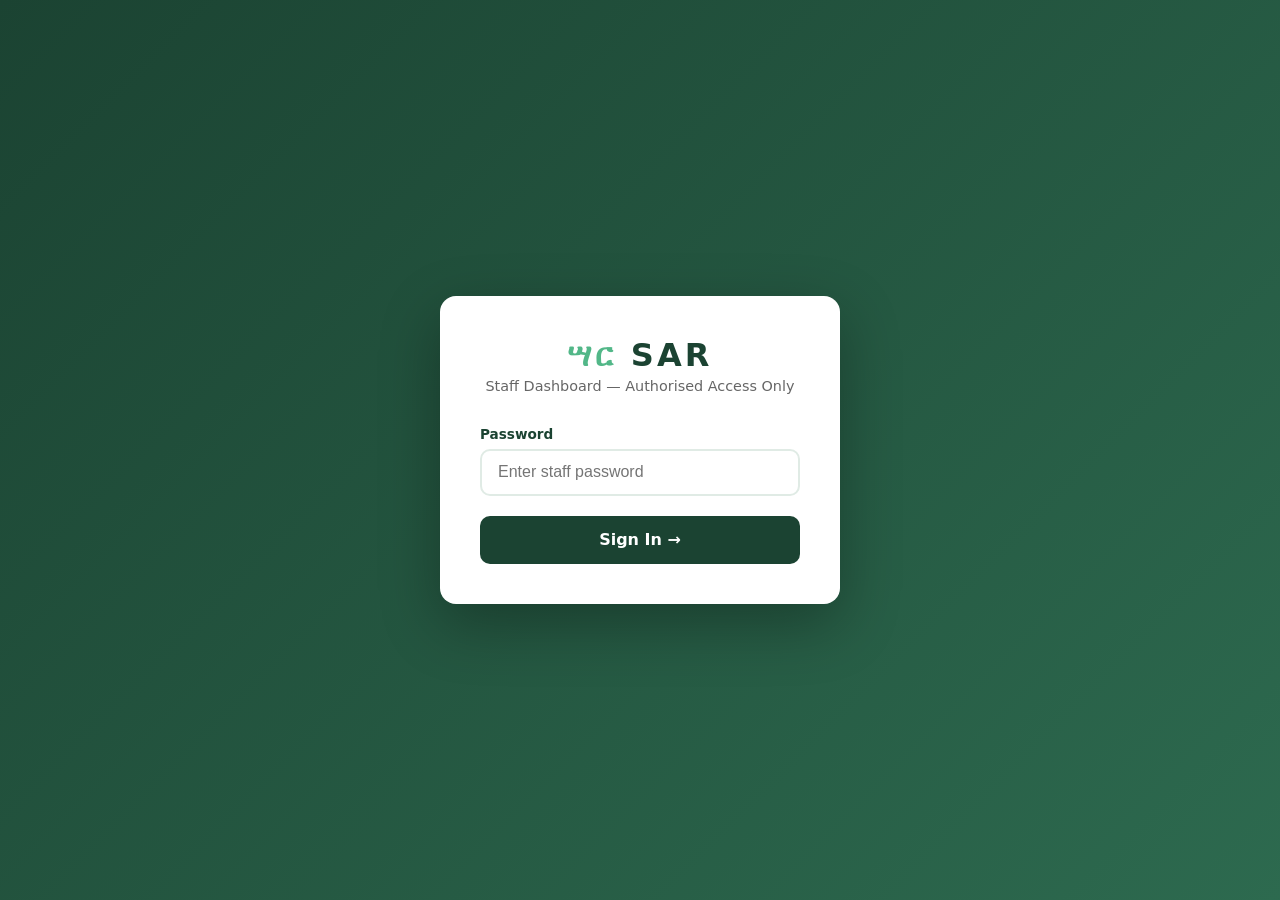
==== admin.html @ cb4c7f54 "Build SAR Burger customer & admin website from scratch Two-page website for SAR Burger (Addis Ababa)" ====
<!DOCTYPE html>
<html lang="en">
<head>
  <meta charset="UTF-8" />
  <meta name="viewport" content="width=device-width, initial-scale=1.0" />
  <title>SAR Burger — Admin Dashboard</title>
  <link rel="stylesheet" href="css/admin.css" />
  <link rel="icon" href="data:image/svg+xml,<svg xmlns='http://www.w3.org/2000/svg' viewBox='0 0 100 100'><text y='.9em' font-size='90'>🍔</text></svg>" />
</head>
<body>

<!-- ===== LOGIN ===== -->
<div class="login-screen" id="loginScreen">
  <div class="login-card">
    <div class="login-logo"><span>ሣር</span> SAR</div>
    <p class="login-subtitle">Staff Dashboard — Authorised Access Only</p>
    <div class="login-error" id="loginError">Incorrect password. Please try again.</div>
    <form class="login-form" onsubmit="handleLogin(event)">
      <label for="password">Password</label>
      <input type="password" id="password" placeholder="Enter staff password" autocomplete="current-password" />
      <button type="submit" class="login-btn">Sign In →</button>
    </form>
  </div>
</div>

<!-- ===== ADMIN LAYOUT ===== -->
<div class="admin-layout" id="adminLayout">

  <!-- SIDEBAR -->
  <aside class="sidebar">
    <div class="sidebar-logo"><span>ሣር</span> SAR</div>
    <div class="sidebar-subtitle">Admin Panel</div>
    <nav class="sidebar-nav">
      <div class="nav-item active" onclick="showPanel('dashboard', this)">
        <span class="icon">📊</span> Dashboard
      </div>
      <div class="nav-item" onclick="showPanel('menu', this)">
        <span class="icon">🍔</span> Menu Manager
      </div>
      <div class="nav-item" onclick="showPanel('promotions', this)">
        <span class="icon">🔥</span> Promotions
      </div>
      <div class="nav-item" onclick="showPanel('hours', this)">
        <span class="icon">🕐</span> Hours
      </div>
      <div class="nav-item" onclick="showPanel('orders', this)">
        <span class="icon">📋</span> Orders Log
      </div>
      <div class="nav-item" onclick="window.open('index.html','_blank')">
        <span class="icon">🌐</span> View Website
      </div>
    </nav>
    <div class="sidebar-footer">
      <button class="logout-btn" onclick="handleLogout()">🚪 Sign Out</button>
    </div>
  </aside>

  <!-- MAIN -->
  <main class="admin-main">
    <div class="admin-topbar">
      <span class="topbar-title" id="topbarTitle">Dashboard</span>
      <span class="topbar-badge" id="topbarBadge">SAR Burger Admin</span>
    </div>

    <div class="admin-content">

      <!-- DASHBOARD PANEL -->
      <div class="panel active" id="panel-dashboard">
        <div class="stats-grid">
          <div class="stat-card">
            <div class="stat-val" id="stat-burgers">6</div>
            <div class="stat-label">Burger Items</div>
          </div>
          <div class="stat-card">
            <div class="stat-val" id="stat-sandwiches">3</div>
            <div class="stat-label">Sandwiches</div>
          </div>
          <div class="stat-card">
            <div class="stat-val" id="stat-drinks">17</div>
            <div class="stat-label">Drink Options</div>
          </div>
          <div class="stat-card">
            <div class="stat-val" id="stat-promos">1</div>
            <div class="stat-label">Active Promos</div>
          </div>
        </div>

        <div class="admin-card">
          <div class="admin-card-header">
            <h2>Quick Actions</h2>
          </div>
          <div class="admin-card-body" style="display:flex;gap:1rem;flex-wrap:wrap;">
            <button class="btn-green" onclick="showPanel('menu', document.querySelector('[onclick*=menu]'))">+ Add Menu Item</button>
            <button class="btn-green" onclick="showPanel('promotions', document.querySelector('[onclick*=promotions]'))">+ New Promotion</button>
            <button class="btn-outline-green" onclick="window.open('index.html','_blank')">Preview Website ↗</button>
          </div>
        </div>

        <div class="admin-card">
          <div class="admin-card-header">
            <h2>Today's Specials</h2>
          </div>
          <div class="admin-card-body">
            <div id="today-specials-list"></div>
          </div>
        </div>
      </div>

      <!-- MENU MANAGER PANEL -->
      <div class="panel" id="panel-menu">

        <!-- Add / Edit Form -->
        <div class="admin-card">
          <div class="admin-card-header">
            <h2 id="menu-form-title">Add New Menu Item</h2>
          </div>
          <div class="admin-card-body">
            <input type="hidden" id="edit-index" value="" />
            <input type="hidden" id="edit-category" value="" />
            <div class="form-row">
              <div class="form-group">
                <label>Item Name *</label>
                <input type="text" id="item-name" placeholder="e.g. Spicy Smash Burger" />
              </div>
              <div class="form-group">
                <label>Price (Birr) *</label>
                <input type="number" id="item-price" placeholder="e.g. 750" min="0" />
              </div>
            </div>
            <div class="form-row">
              <div class="form-group">
                <label>Category *</label>
                <select id="item-category">
                  <option value="burgers">Burgers</option>
                  <option value="sandwiches">Sandwiches</option>
                  <option value="cocktails">Cocktails</option>
                  <option value="coffee">Cold Coffee</option>
                  <option value="softdrinks">Soft Drinks</option>
                </select>
              </div>
              <div class="form-group">
                <label>Available</label>
                <div class="form-check" style="margin-top:0.7rem">
                  <input type="checkbox" id="item-available" checked />
                  <label for="item-available">Item is currently available</label>
                </div>
              </div>
            </div>
            <div class="form-group">
              <label>Description</label>
              <textarea id="item-desc" placeholder="Describe the item..."></textarea>
            </div>
            <div class="form-actions">
              <button class="btn-green" onclick="saveMenuItem()">Save Item</button>
              <button class="btn-outline-green" onclick="clearMenuForm()">Clear</button>
            </div>
          </div>
        </div>

        <!-- Burgers Table -->
        <div class="admin-card">
          <div class="admin-card-header">
            <h2>🍔 Burgers</h2>
            <span id="burger-count-badge" class="category-tag">6 items</span>
          </div>
          <div class="admin-card-body" style="padding:0;overflow-x:auto;">
            <table class="admin-table">
              <thead><tr><th>Name</th><th>Price</th><th>Status</th><th>Actions</th></tr></thead>
              <tbody id="burgers-table-body"></tbody>
            </table>
          </div>
        </div>

        <!-- Sandwiches Table -->
        <div class="admin-card">
          <div class="admin-card-header">
            <h2>🥪 Sandwiches</h2>
            <span id="sandwich-count-badge" class="category-tag">3 items</span>
          </div>
          <div class="admin-card-body" style="padding:0;overflow-x:auto;">
            <table class="admin-table">
              <thead><tr><th>Name</th><th>Price</th><th>Status</th><th>Actions</th></tr></thead>
              <tbody id="sandwiches-table-body"></tbody>
            </table>
          </div>
        </div>

        <!-- Drinks Table -->
        <div class="admin-card">
          <div class="admin-card-header">
            <h2>🥤 Drinks</h2>
          </div>
          <div class="admin-card-body" style="padding:0;overflow-x:auto;">
            <table class="admin-table">
              <thead><tr><th>Name</th><th>Category</th><th>Price</th><th>Actions</th></tr></thead>
              <tbody id="drinks-table-body"></tbody>
            </table>
          </div>
        </div>
      </div>

      <!-- PROMOTIONS PANEL -->
      <div class="panel" id="panel-promotions">
        <div class="admin-card">
          <div class="admin-card-header">
            <h2>Add Promotion</h2>
          </div>
          <div class="admin-card-body">
            <div class="form-row">
              <div class="form-group">
                <label>Promotion Title *</label>
                <input type="text" id="promo-title" placeholder="e.g. Weekend Deal" />
              </div>
              <div class="form-group">
                <label>Highlight Text</label>
                <input type="text" id="promo-highlight" placeholder="e.g. Save 100 Birr!" />
              </div>
            </div>
            <div class="form-group">
              <label>Description</label>
              <textarea id="promo-desc" placeholder="Describe the promotion..."></textarea>
            </div>
            <div class="form-actions">
              <button class="btn-green" onclick="savePromo()">Add Promotion</button>
            </div>
          </div>
        </div>
        <div class="admin-card">
          <div class="admin-card-header"><h2>Active Promotions</h2></div>
          <div class="admin-card-body" id="promos-list"></div>
        </div>
      </div>

      <!-- HOURS PANEL -->
      <div class="panel" id="panel-hours">
        <div class="admin-card">
          <div class="admin-card-header">
            <h2>Opening Hours</h2>
            <button class="btn-green" onclick="saveHours()">Save Hours</button>
          </div>
          <div class="admin-card-body">
            <div class="hours-admin-grid" id="hours-admin-grid"></div>
          </div>
        </div>
      </div>

      <!-- ORDERS LOG PANEL -->
      <div class="panel" id="panel-orders">
        <div class="admin-card">
          <div class="admin-card-header">
            <h2>Log WhatsApp Order</h2>
          </div>
          <div class="admin-card-body">
            <div class="form-row">
              <div class="form-group">
                <label>Customer Name</label>
                <input type="text" id="order-name" placeholder="Customer name" />
              </div>
              <div class="form-group">
                <label>Item Ordered</label>
                <input type="text" id="order-item" placeholder="e.g. Butter Smash Burger" />
              </div>
            </div>
            <div class="form-row">
              <div class="form-group">
                <label>Amount (Birr)</label>
                <input type="number" id="order-amount" placeholder="e.g. 790" />
              </div>
              <div class="form-group">
                <label>Status</label>
                <select id="order-status">
                  <option value="pending-s">Pending</option>
                  <option value="done">Completed</option>
                </select>
              </div>
            </div>
            <div class="form-actions">
              <button class="btn-green" onclick="logOrder()">Log Order</button>
            </div>
          </div>
        </div>
        <div class="admin-card">
          <div class="admin-card-header">
            <h2>Recent Orders</h2>
            <button class="btn-danger" onclick="clearOrders()">Clear All</button>
          </div>
          <div class="admin-card-body" id="orders-list">
            <p style="color:var(--text-muted);font-size:0.9rem;text-align:center;padding:1rem 0;">No orders logged yet.</p>
          </div>
        </div>
      </div>

    </div><!-- end admin-content -->
  </main>
</div><!-- end admin-layout -->

<!-- TOAST -->
<div class="toast" id="toast"></div>

<!-- DELETE CONFIRM MODAL -->
<div class="modal-overlay" id="deleteModal">
  <div class="modal">
    <h3>Delete Item?</h3>
    <p style="color:var(--text-muted);margin-bottom:1rem;font-size:0.9rem;">This will remove the item from the menu. This cannot be undone.</p>
    <div class="modal-actions">
      <button class="btn-outline-green" onclick="closeDeleteModal()">Cancel</button>
      <button class="btn-danger" style="padding:0.6rem 1.2rem;" onclick="confirmDelete()">Delete</button>
    </div>
  </div>
</div>

<script src="js/admin.js"></script>
</body>
</html>
---- css/admin.css ----
/* ===== ADMIN STYLES ===== */
:root {
  --green-dark: #1B4332;
  --green-mid: #2D6A4F;
  --green-light: #52B788;
  --green-pale: #D8F3DC;
  --white: #FFFFFF;
  --off-white: #F0F4F1;
  --text-dark: #1A1A1A;
  --text-muted: #666;
  --border: #e0ebe5;
  --shadow: 0 2px 12px rgba(27,67,50,0.1);
  --radius: 10px;
  --sidebar-w: 240px;
}

*, *::before, *::after { box-sizing: border-box; margin: 0; padding: 0; }
body { font-family: 'Segoe UI', system-ui, sans-serif; background: var(--off-white); color: var(--text-dark); min-height: 100vh; }
a { text-decoration: none; color: inherit; }
button { cursor: pointer; font-family: inherit; }

/* ===== LOGIN SCREEN ===== */
.login-screen {
  min-height: 100vh;
  background: linear-gradient(135deg, var(--green-dark), var(--green-mid));
  display: flex;
  align-items: center;
  justify-content: center;
  padding: 2rem;
}
.login-card {
  background: var(--white);
  border-radius: 16px;
  padding: 2.5rem;
  width: 100%;
  max-width: 400px;
  box-shadow: 0 20px 60px rgba(0,0,0,0.3);
}
.login-logo {
  text-align: center;
  font-size: 2rem;
  font-weight: 900;
  color: var(--green-dark);
  letter-spacing: 3px;
  margin-bottom: 0.25rem;
}
.login-logo span { color: var(--green-light); }
.login-subtitle {
  text-align: center;
  color: var(--text-muted);
  font-size: 0.9rem;
  margin-bottom: 2rem;
}
.login-form label {
  display: block;
  font-size: 0.85rem;
  font-weight: 600;
  color: var(--green-dark);
  margin-bottom: 0.4rem;
}
.login-form input {
  width: 100%;
  padding: 0.8rem 1rem;
  border: 2px solid var(--border);
  border-radius: var(--radius);
  font-size: 1rem;
  outline: none;
  transition: border-color 0.2s;
  margin-bottom: 1.25rem;
}
.login-form input:focus { border-color: var(--green-light); }
.login-btn {
  width: 100%;
  background: var(--green-dark);
  color: var(--white);
  padding: 0.9rem;
  border: none;
  border-radius: var(--radius);
  font-size: 1rem;
  font-weight: 700;
  transition: background 0.2s;
}
.login-btn:hover { background: var(--green-mid); }
.login-error {
  background: #ffeaea;
  color: #c0392b;
  border-radius: 8px;
  padding: 0.6rem 1rem;
  font-size: 0.85rem;
  margin-bottom: 1rem;
  display: none;
}
.login-error.show { display: block; }

/* ===== ADMIN LAYOUT ===== */
.admin-layout {
  display: none;
  min-height: 100vh;
}
.admin-layout.visible { display: flex; }

/* ===== SIDEBAR ===== */
.sidebar {
  width: var(--sidebar-w);
  background: var(--green-dark);
  color: var(--white);
  display: flex;
  flex-direction: column;
  position: fixed;
  top: 0; left: 0; bottom: 0;
  z-index: 100;
  overflow-y: auto;
}
.sidebar-logo {
  padding: 1.5rem 1.5rem 1rem;
  font-size: 1.4rem;
  font-weight: 900;
  letter-spacing: 2px;
  border-bottom: 1px solid rgba(255,255,255,0.1);
  margin-bottom: 0.5rem;
}
.sidebar-logo span { color: var(--green-light); }
.sidebar-subtitle {
  padding: 0 1.5rem;
  font-size: 0.7rem;
  color: rgba(255,255,255,0.4);
  letter-spacing: 2px;
  text-transform: uppercase;
  margin-bottom: 1rem;
}
.sidebar-nav { flex: 1; }
.nav-item {
  display: flex;
  align-items: center;
  gap: 0.75rem;
  padding: 0.85rem 1.5rem;
  font-size: 0.9rem;
  font-weight: 500;
  color: rgba(255,255,255,0.7);
  transition: all 0.2s;
  border-left: 3px solid transparent;
  cursor: pointer;
}
.nav-item:hover { color: var(--white); background: rgba(255,255,255,0.05); }
.nav-item.active { color: var(--white); background: rgba(82,183,136,0.15); border-left-color: var(--green-light); }
.nav-item .icon { font-size: 1.1rem; width: 20px; text-align: center; }
.sidebar-footer {
  padding: 1.25rem 1.5rem;
  border-top: 1px solid rgba(255,255,255,0.1);
}
.logout-btn {
  display: flex;
  align-items: center;
  gap: 0.5rem;
  background: none;
  border: 1px solid rgba(255,255,255,0.2);
  color: rgba(255,255,255,0.7);
  padding: 0.6rem 1rem;
  border-radius: 8px;
  font-size: 0.85rem;
  width: 100%;
  transition: all 0.2s;
}
.logout-btn:hover { background: rgba(255,255,255,0.1); color: var(--white); }

/* ===== MAIN CONTENT ===== */
.admin-main {
  margin-left: var(--sidebar-w);
  flex: 1;
  display: flex;
  flex-direction: column;
  min-height: 100vh;
}
.admin-topbar {
  background: var(--white);
  padding: 1rem 2rem;
  display: flex;
  align-items: center;
  justify-content: space-between;
  border-bottom: 1px solid var(--border);
  position: sticky;
  top: 0;
  z-index: 50;
}
.topbar-title { font-size: 1.1rem; font-weight: 700; color: var(--green-dark); }
.topbar-badge {
  background: var(--green-pale);
  color: var(--green-dark);
  padding: 0.3rem 0.8rem;
  border-radius: 50px;
  font-size: 0.8rem;
  font-weight: 600;
}
.admin-content {
  padding: 2rem;
  flex: 1;
}

/* ===== PANELS ===== */
.panel { display: none; }
.panel.active { display: block; }

/* ===== STATS CARDS ===== */
.stats-grid {
  display: grid;
  grid-template-columns: repeat(auto-fit, minmax(180px, 1fr));
  gap: 1.25rem;
  margin-bottom: 2rem;
}
.stat-card {
  background: var(--white);
  border-radius: var(--radius);
  padding: 1.5rem;
  box-shadow: var(--shadow);
  border-left: 4px solid var(--green-light);
}
.stat-card .stat-val {
  font-size: 2rem;
  font-weight: 900;
  color: var(--green-dark);
  line-height: 1;
  margin-bottom: 0.3rem;
}
.stat-card .stat-label {
  font-size: 0.8rem;
  color: var(--text-muted);
  text-transform: uppercase;
  letter-spacing: 1px;
}

/* ===== CARDS / SECTIONS ===== */
.admin-card {
  background: var(--white);
  border-radius: var(--radius);
  box-shadow: var(--shadow);
  margin-bottom: 1.5rem;
  overflow: hidden;
}
.admin-card-header {
  padding: 1.25rem 1.5rem;
  border-bottom: 1px solid var(--border);
  display: flex;
  align-items: center;
  justify-content: space-between;
  flex-wrap: wrap;
  gap: 0.75rem;
}
.admin-card-header h2 {
  font-size: 1rem;
  font-weight: 700;
  color: var(--green-dark);
}
.admin-card-body { padding: 1.5rem; }

/* ===== BUTTONS ===== */
.btn-green {
  background: var(--green-dark);
  color: var(--white);
  border: none;
  padding: 0.6rem 1.2rem;
  border-radius: 8px;
  font-size: 0.875rem;
  font-weight: 600;
  transition: background 0.2s;
}
.btn-green:hover { background: var(--green-mid); }
.btn-outline-green {
  background: transparent;
  color: var(--green-dark);
  border: 2px solid var(--green-dark);
  padding: 0.5rem 1rem;
  border-radius: 8px;
  font-size: 0.85rem;
  font-weight: 600;
  transition: all 0.2s;
}
.btn-outline-green:hover { background: var(--green-dark); color: var(--white); }
.btn-danger {
  background: #fff0f0;
  color: #c0392b;
  border: none;
  padding: 0.4rem 0.8rem;
  border-radius: 6px;
  font-size: 0.8rem;
  font-weight: 600;
  transition: background 0.2s;
}
.btn-danger:hover { background: #ffd5d5; }
.btn-edit {
  background: var(--green-pale);
  color: var(--green-dark);
  border: none;
  padding: 0.4rem 0.8rem;
  border-radius: 6px;
  font-size: 0.8rem;
  font-weight: 600;
  transition: background 0.2s;
  margin-right: 0.4rem;
}
.btn-edit:hover { background: #b7e4c7; }

/* ===== TABLE ===== */
.admin-table { width: 100%; border-collapse: collapse; }
.admin-table th {
  text-align: left;
  padding: 0.75rem 1rem;
  font-size: 0.75rem;
  font-weight: 700;
  text-transform: uppercase;
  letter-spacing: 1px;
  color: var(--text-muted);
  background: var(--off-white);
  border-bottom: 2px solid var(--border);
}
.admin-table td {
  padding: 0.9rem 1rem;
  font-size: 0.9rem;
  border-bottom: 1px solid var(--border);
  vertical-align: middle;
}
.admin-table tr:last-child td { border-bottom: none; }
.admin-table tr:hover td { background: #f9fbfa; }
.category-tag {
  background: var(--green-pale);
  color: var(--green-dark);
  padding: 0.2rem 0.6rem;
  border-radius: 50px;
  font-size: 0.75rem;
  font-weight: 600;
}
.avail-badge {
  display: inline-flex;
  align-items: center;
  gap: 0.3rem;
  padding: 0.2rem 0.6rem;
  border-radius: 50px;
  font-size: 0.75rem;
  font-weight: 600;
}
.avail-badge.yes { background: var(--green-pale); color: var(--green-dark); }
.avail-badge.no { background: #ffeaea; color: #c0392b; }

/* ===== FORM ===== */
.form-row {
  display: grid;
  grid-template-columns: 1fr 1fr;
  gap: 1rem;
}
.form-group { margin-bottom: 1rem; }
.form-group label {
  display: block;
  font-size: 0.85rem;
  font-weight: 600;
  color: var(--green-dark);
  margin-bottom: 0.4rem;
}
.form-group input,
.form-group select,
.form-group textarea {
  width: 100%;
  padding: 0.7rem 0.9rem;
  border: 2px solid var(--border);
  border-radius: 8px;
  font-size: 0.9rem;
  font-family: inherit;
  outline: none;
  transition: border-color 0.2s;
  background: var(--white);
}
.form-group input:focus,
.form-group select:focus,
.form-group textarea:focus { border-color: var(--green-light); }
.form-group textarea { resize: vertical; min-height: 80px; }
.form-check {
  display: flex;
  align-items: center;
  gap: 0.5rem;
  margin-top: 0.5rem;
}
.form-check input[type="checkbox"] { width: 18px; height: 18px; accent-color: var(--green-dark); }
.form-check label { font-size: 0.9rem; color: var(--text-dark); font-weight: 500; margin: 0; }
.form-actions { display: flex; gap: 0.75rem; margin-top: 1.25rem; }
.form-section-title {
  font-size: 0.95rem;
  font-weight: 700;
  color: var(--green-dark);
  margin-bottom: 1rem;
  padding-bottom: 0.5rem;
  border-bottom: 2px solid var(--border);
}

/* ===== HOURS TABLE ===== */
.hours-admin-grid { display: flex; flex-direction: column; gap: 0.75rem; }
.hours-admin-row {
  display: grid;
  grid-template-columns: 120px 1fr 1fr 80px;
  gap: 1rem;
  align-items: center;
  padding: 0.75rem 1rem;
  background: var(--off-white);
  border-radius: 8px;
}
.hours-admin-row .day-label { font-weight: 600; font-size: 0.9rem; }
.hours-admin-row input { padding: 0.5rem; border: 2px solid var(--border); border-radius: 6px; font-size: 0.875rem; outline: none; }
.hours-admin-row input:focus { border-color: var(--green-light); }
.toggle-open {
  display: flex;
  align-items: center;
  gap: 0.4rem;
  font-size: 0.8rem;
  font-weight: 600;
  color: var(--text-muted);
}
.toggle-open input { width: 16px; height: 16px; accent-color: var(--green-dark); }

/* ===== PROMOTIONS ===== */
.promo-card {
  background: var(--off-white);
  border-radius: 10px;
  padding: 1.25rem;
  margin-bottom: 1rem;
  display: flex;
  justify-content: space-between;
  align-items: center;
  gap: 1rem;
  border-left: 4px solid var(--green-light);
}
.promo-card h4 { font-size: 0.95rem; color: var(--green-dark); margin-bottom: 0.25rem; }
.promo-card p { font-size: 0.85rem; color: var(--text-muted); }
.promo-actions { display: flex; gap: 0.5rem; flex-shrink: 0; }

/* ===== ORDERS LOG ===== */
.order-log-item {
  display: flex;
  align-items: center;
  gap: 1rem;
  padding: 1rem;
  background: var(--off-white);
  border-radius: 8px;
  margin-bottom: 0.75rem;
}
.order-num {
  background: var(--green-dark);
  color: var(--white);
  width: 36px; height: 36px;
  border-radius: 50%;
  display: flex;
  align-items: center;
  justify-content: center;
  font-size: 0.8rem;
  font-weight: 700;
  flex-shrink: 0;
}
.order-details { flex: 1; }
.order-item-name { font-weight: 600; font-size: 0.9rem; color: var(--green-dark); }
.order-time { font-size: 0.8rem; color: var(--text-muted); }
.order-status {
  padding: 0.3rem 0.8rem;
  border-radius: 50px;
  font-size: 0.75rem;
  font-weight: 700;
}
.order-status.done { background: var(--green-pale); color: var(--green-dark); }
.order-status.pending-s { background: #fff3cd; color: #856404; }

/* ===== TOAST ===== */
.toast {
  position: fixed;
  bottom: 2rem;
  right: 2rem;
  background: var(--green-dark);
  color: var(--white);
  padding: 0.75rem 1.5rem;
  border-radius: 10px;
  font-size: 0.9rem;
  font-weight: 600;
  z-index: 9999;
  transform: translateY(100px);
  opacity: 0;
  transition: all 0.3s ease;
  box-shadow: 0 4px 20px rgba(27,67,50,0.3);
}
.toast.show { transform: translateY(0); opacity: 1; }

/* ===== MODAL ===== */
.modal-overlay {
  position: fixed;
  inset: 0;
  background: rgba(0,0,0,0.5);
  z-index: 500;
  display: none;
  align-items: center;
  justify-content: center;
  padding: 1rem;
}
.modal-overlay.open { display: flex; }
.modal {
  background: var(--white);
  border-radius: 16px;
  padding: 2rem;
  width: 100%;
  max-width: 500px;
  box-shadow: 0 20px 60px rgba(0,0,0,0.3);
}
.modal h3 { font-size: 1.1rem; color: var(--green-dark); margin-bottom: 1.25rem; }
.modal-actions { display: flex; gap: 0.75rem; justify-content: flex-end; margin-top: 1rem; }

/* ===== RESPONSIVE ===== */
@media (max-width: 768px) {
  .sidebar { display: none; }
  .admin-main { margin-left: 0; }
  .form-row { grid-template-columns: 1fr; }
  .hours-admin-row { grid-template-columns: 1fr 1fr; grid-template-rows: auto auto; }
  .hours-admin-row .day-label { grid-column: span 2; }
  .stats-grid { grid-template-columns: 1fr 1fr; }
}
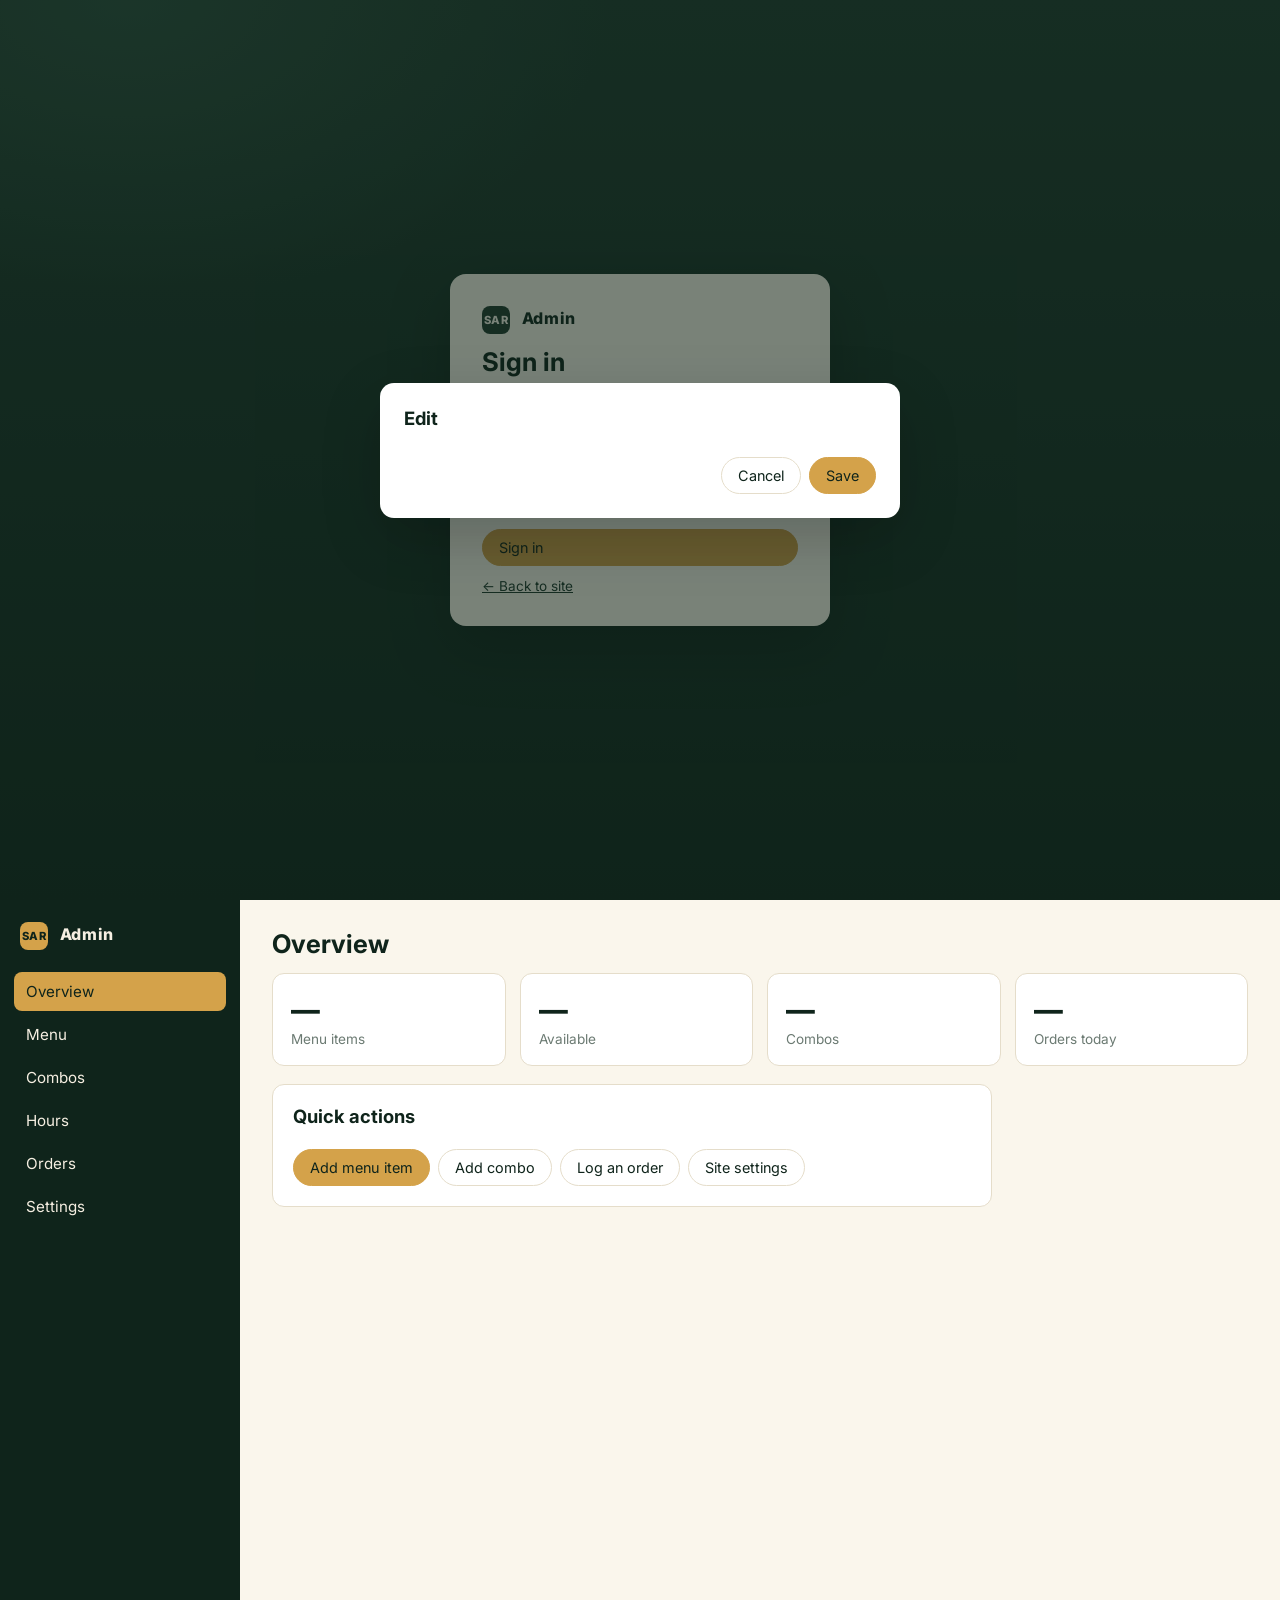
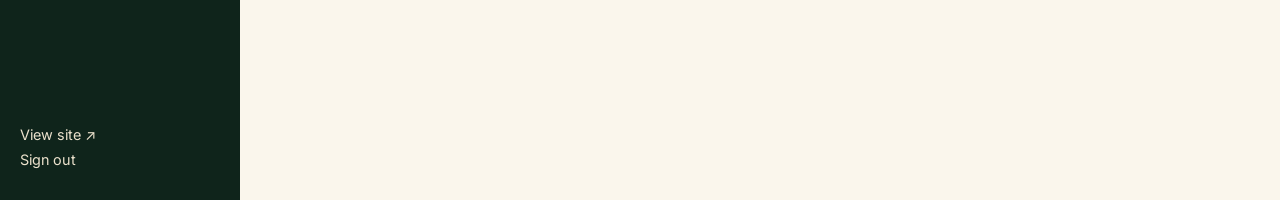
==== commit 04396a3f: "Rebuild SAR Burger from scratch on Supabase Complete rewrite replacing the Firebase implementation. " ====
--- a/admin.html
+++ b/admin.html
@@ -1,314 +1,163 @@
-<!DOCTYPE html>
+<!doctype html>
 <html lang="en">
 <head>
-  <meta charset="UTF-8" />
-  <meta name="viewport" content="width=device-width, initial-scale=1.0" />
-  <title>SAR Burger — Admin Dashboard</title>
+  <meta charset="utf-8" />
+  <meta name="viewport" content="width=device-width, initial-scale=1" />
+  <title>SAR Burger — Admin</title>
+  <meta name="robots" content="noindex,nofollow" />
+  <link rel="preconnect" href="https://fonts.googleapis.com" />
+  <link rel="preconnect" href="https://fonts.gstatic.com" crossorigin />
+  <link href="https://fonts.googleapis.com/css2?family=Inter:wght@400;500;600;700;800&display=swap" rel="stylesheet" />
   <link rel="stylesheet" href="css/admin.css" />
-  <link rel="icon" href="data:image/svg+xml,<svg xmlns='http://www.w3.org/2000/svg' viewBox='0 0 100 100'><text y='.9em' font-size='90'>🍔</text></svg>" />
 </head>
 <body>
 
-<!-- ===== LOGIN ===== -->
-<div class="login-screen" id="loginScreen">
-  <div class="login-card">
-    <div class="login-logo"><span>ሣር</span> SAR</div>
-    <p class="login-subtitle">Staff Dashboard — Authorised Access Only</p>
-    <div class="login-error" id="loginError">Incorrect password. Please try again.</div>
-    <form class="login-form" onsubmit="handleLogin(event)">
-      <label for="password">Password</label>
-      <input type="password" id="password" placeholder="Enter staff password" autocomplete="current-password" />
-      <button type="submit" class="login-btn">Sign In →</button>
-    </form>
-  </div>
-</div>
+<!-- Login -->
+<section id="login-screen" class="login">
+  <form id="login-form" class="login__card">
+    <div class="login__brand"><span>SAR</span> Admin</div>
+    <h1>Sign in</h1>
+    <p class="muted">Enter the admin password to manage the site.</p>
+    <label>Password
+      <input id="login-password" type="password" autocomplete="current-password" required />
+    </label>
+    <button class="btn btn--primary" type="submit">Sign in</button>
+    <p id="login-error" class="error" hidden></p>
+    <p class="muted small"><a href="index.html">← Back to site</a></p>
+  </form>
+</section>
 
-<!-- ===== ADMIN LAYOUT ===== -->
-<div class="admin-layout" id="adminLayout">
-
-  <!-- SIDEBAR -->
-  <aside class="sidebar">
-    <div class="sidebar-logo"><span>ሣር</span> SAR</div>
-    <div class="sidebar-subtitle">Admin Panel</div>
-    <nav class="sidebar-nav">
-      <div class="nav-item active" onclick="showPanel('dashboard', this)">
-        <span class="icon">📊</span> Dashboard
-      </div>
-      <div class="nav-item" onclick="showPanel('menu', this)">
-        <span class="icon">🍔</span> Menu Manager
-      </div>
-      <div class="nav-item" onclick="showPanel('promotions', this)">
-        <span class="icon">🔥</span> Promotions
-      </div>
-      <div class="nav-item" onclick="showPanel('hours', this)">
-        <span class="icon">🕐</span> Hours
-      </div>
-      <div class="nav-item" onclick="showPanel('orders', this)">
-        <span class="icon">📋</span> Orders Log
-      </div>
-      <div class="nav-item" onclick="window.open('index.html','_blank')">
-        <span class="icon">🌐</span> View Website
-      </div>
+<!-- App -->
+<div id="app" class="app" hidden>
+  <aside class="side">
+    <div class="side__brand"><span>SAR</span> Admin</div>
+    <nav class="side__nav">
+      <button data-view="overview" class="is-active">Overview</button>
+      <button data-view="menu">Menu</button>
+      <button data-view="combos">Combos</button>
+      <button data-view="hours">Hours</button>
+      <button data-view="orders">Orders</button>
+      <button data-view="settings">Settings</button>
     </nav>
-    <div class="sidebar-footer">
-      <button class="logout-btn" onclick="handleLogout()">🚪 Sign Out</button>
+    <div class="side__foot">
+      <a href="index.html" target="_blank" rel="noopener">View site ↗</a>
+      <button id="logout-btn" class="linklike">Sign out</button>
     </div>
   </aside>
 
-  <!-- MAIN -->
-  <main class="admin-main">
-    <div class="admin-topbar">
-      <span class="topbar-title" id="topbarTitle">Dashboard</span>
-      <span class="topbar-badge" id="topbarBadge">SAR Burger Admin</span>
-    </div>
+  <main class="main">
 
-    <div class="admin-content">
-
-      <!-- DASHBOARD PANEL -->
-      <div class="panel active" id="panel-dashboard">
-        <div class="stats-grid">
-          <div class="stat-card">
-            <div class="stat-val" id="stat-burgers">6</div>
-            <div class="stat-label">Burger Items</div>
-          </div>
-          <div class="stat-card">
-            <div class="stat-val" id="stat-sandwiches">3</div>
-            <div class="stat-label">Sandwiches</div>
-          </div>
-          <div class="stat-card">
-            <div class="stat-val" id="stat-drinks">17</div>
-            <div class="stat-label">Drink Options</div>
-          </div>
-          <div class="stat-card">
-            <div class="stat-val" id="stat-promos">1</div>
-            <div class="stat-label">Active Promos</div>
-          </div>
-        </div>
-
-        <div class="admin-card">
-          <div class="admin-card-header">
-            <h2>Quick Actions</h2>
-          </div>
-          <div class="admin-card-body" style="display:flex;gap:1rem;flex-wrap:wrap;">
-            <button class="btn-green" onclick="showPanel('menu', document.querySelector('[onclick*=menu]'))">+ Add Menu Item</button>
-            <button class="btn-green" onclick="showPanel('promotions', document.querySelector('[onclick*=promotions]'))">+ New Promotion</button>
-            <button class="btn-outline-green" onclick="window.open('index.html','_blank')">Preview Website ↗</button>
-          </div>
-        </div>
-
-        <div class="admin-card">
-          <div class="admin-card-header">
-            <h2>Today's Specials</h2>
-          </div>
-          <div class="admin-card-body">
-            <div id="today-specials-list"></div>
-          </div>
+    <!-- Overview -->
+    <section class="view" data-view="overview">
+      <h1>Overview</h1>
+      <div class="stats">
+        <div class="stat"><span class="stat__num" id="stat-menu">—</span><span class="stat__lbl">Menu items</span></div>
+        <div class="stat"><span class="stat__num" id="stat-available">—</span><span class="stat__lbl">Available</span></div>
+        <div class="stat"><span class="stat__num" id="stat-combos">—</span><span class="stat__lbl">Combos</span></div>
+        <div class="stat"><span class="stat__num" id="stat-orders-today">—</span><span class="stat__lbl">Orders today</span></div>
+      </div>
+      <div class="panel">
+        <h2>Quick actions</h2>
+        <div class="row">
+          <button class="btn btn--primary" data-goto="menu">Add menu item</button>
+          <button class="btn" data-goto="combos">Add combo</button>
+          <button class="btn" data-goto="orders">Log an order</button>
+          <button class="btn" data-goto="settings">Site settings</button>
         </div>
       </div>
+    </section>
 
-      <!-- MENU MANAGER PANEL -->
-      <div class="panel" id="panel-menu">
+    <!-- Menu -->
+    <section class="view" data-view="menu" hidden>
+      <div class="view__head">
+        <h1>Menu</h1>
+        <button class="btn btn--primary" id="menu-add">+ Add item</button>
+      </div>
+      <table class="tbl">
+        <thead><tr><th>Name</th><th>Category</th><th>Price</th><th>Available</th><th></th></tr></thead>
+        <tbody id="menu-rows"><tr><td class="muted" colspan="5">Loading…</td></tr></tbody>
+      </table>
+    </section>
 
-        <!-- Add / Edit Form -->
-        <div class="admin-card">
-          <div class="admin-card-header">
-            <h2 id="menu-form-title">Add New Menu Item</h2>
-          </div>
-          <div class="admin-card-body">
-            <input type="hidden" id="edit-index" value="" />
-            <input type="hidden" id="edit-category" value="" />
-            <div class="form-row">
-              <div class="form-group">
-                <label>Item Name *</label>
-                <input type="text" id="item-name" placeholder="e.g. Spicy Smash Burger" />
-              </div>
-              <div class="form-group">
-                <label>Price (Birr) *</label>
-                <input type="number" id="item-price" placeholder="e.g. 750" min="0" />
-              </div>
-            </div>
-            <div class="form-row">
-              <div class="form-group">
-                <label>Category *</label>
-                <select id="item-category">
-                  <option value="burgers">Burgers</option>
-                  <option value="sandwiches">Sandwiches</option>
-                  <option value="cocktails">Cocktails</option>
-                  <option value="coffee">Cold Coffee</option>
-                  <option value="softdrinks">Soft Drinks</option>
-                </select>
-              </div>
-              <div class="form-group">
-                <label>Available</label>
-                <div class="form-check" style="margin-top:0.7rem">
-                  <input type="checkbox" id="item-available" checked />
-                  <label for="item-available">Item is currently available</label>
-                </div>
-              </div>
-            </div>
-            <div class="form-group">
-              <label>Description</label>
-              <textarea id="item-desc" placeholder="Describe the item..."></textarea>
-            </div>
-            <div class="form-actions">
-              <button class="btn-green" onclick="saveMenuItem()">Save Item</button>
-              <button class="btn-outline-green" onclick="clearMenuForm()">Clear</button>
-            </div>
-          </div>
-        </div>
+    <!-- Combos -->
+    <section class="view" data-view="combos" hidden>
+      <div class="view__head">
+        <h1>Combos</h1>
+        <button class="btn btn--primary" id="combo-add">+ Add combo</button>
+      </div>
+      <table class="tbl">
+        <thead><tr><th>Name</th><th>Items</th><th>Price</th><th>Available</th><th></th></tr></thead>
+        <tbody id="combo-rows"><tr><td class="muted" colspan="5">Loading…</td></tr></tbody>
+      </table>
+    </section>
 
-        <!-- Burgers Table -->
-        <div class="admin-card">
-          <div class="admin-card-header">
-            <h2>🍔 Burgers</h2>
-            <span id="burger-count-badge" class="category-tag">6 items</span>
-          </div>
-          <div class="admin-card-body" style="padding:0;overflow-x:auto;">
-            <table class="admin-table">
-              <thead><tr><th>Name</th><th>Price</th><th>Status</th><th>Actions</th></tr></thead>
-              <tbody id="burgers-table-body"></tbody>
-            </table>
-          </div>
-        </div>
+    <!-- Hours -->
+    <section class="view" data-view="hours" hidden>
+      <h1>Opening hours</h1>
+      <table class="tbl">
+        <thead><tr><th>Day</th><th>Open</th><th>Close</th><th>Closed</th><th></th></tr></thead>
+        <tbody id="hours-rows"><tr><td class="muted" colspan="5">Loading…</td></tr></tbody>
+      </table>
+    </section>
 
-        <!-- Sandwiches Table -->
-        <div class="admin-card">
-          <div class="admin-card-header">
-            <h2>🥪 Sandwiches</h2>
-            <span id="sandwich-count-badge" class="category-tag">3 items</span>
-          </div>
-          <div class="admin-card-body" style="padding:0;overflow-x:auto;">
-            <table class="admin-table">
-              <thead><tr><th>Name</th><th>Price</th><th>Status</th><th>Actions</th></tr></thead>
-              <tbody id="sandwiches-table-body"></tbody>
-            </table>
-          </div>
-        </div>
-
-        <!-- Drinks Table -->
-        <div class="admin-card">
-          <div class="admin-card-header">
-            <h2>🥤 Drinks</h2>
-          </div>
-          <div class="admin-card-body" style="padding:0;overflow-x:auto;">
-            <table class="admin-table">
-              <thead><tr><th>Name</th><th>Category</th><th>Price</th><th>Actions</th></tr></thead>
-              <tbody id="drinks-table-body"></tbody>
-            </table>
-          </div>
+    <!-- Orders -->
+    <section class="view" data-view="orders" hidden>
+      <div class="view__head">
+        <h1>Orders log</h1>
+        <div class="row">
+          <button class="btn btn--primary" id="order-add">+ Log order</button>
+          <button class="btn btn--danger" id="order-clear">Clear all</button>
         </div>
       </div>
+      <table class="tbl">
+        <thead><tr><th>Date</th><th>Customer</th><th>Items</th><th>Total</th><th>Status</th><th></th></tr></thead>
+        <tbody id="order-rows"><tr><td class="muted" colspan="6">Loading…</td></tr></tbody>
+      </table>
+    </section>
 
-      <!-- PROMOTIONS PANEL -->
-      <div class="panel" id="panel-promotions">
-        <div class="admin-card">
-          <div class="admin-card-header">
-            <h2>Add Promotion</h2>
-          </div>
-          <div class="admin-card-body">
-            <div class="form-row">
-              <div class="form-group">
-                <label>Promotion Title *</label>
-                <input type="text" id="promo-title" placeholder="e.g. Weekend Deal" />
-              </div>
-              <div class="form-group">
-                <label>Highlight Text</label>
-                <input type="text" id="promo-highlight" placeholder="e.g. Save 100 Birr!" />
-              </div>
-            </div>
-            <div class="form-group">
-              <label>Description</label>
-              <textarea id="promo-desc" placeholder="Describe the promotion..."></textarea>
-            </div>
-            <div class="form-actions">
-              <button class="btn-green" onclick="savePromo()">Add Promotion</button>
-            </div>
-          </div>
-        </div>
-        <div class="admin-card">
-          <div class="admin-card-header"><h2>Active Promotions</h2></div>
-          <div class="admin-card-body" id="promos-list"></div>
-        </div>
-      </div>
+    <!-- Settings -->
+    <section class="view" data-view="settings" hidden>
+      <h1>Site settings</h1>
+      <form id="settings-form" class="panel">
+        <label>Restaurant name <input name="restaurant_name" type="text" /></label>
+        <label>Tagline <input name="tagline" type="text" /></label>
+        <label>WhatsApp phone (digits only, include country code, e.g. 251911234567)
+          <input name="phone" type="text" inputmode="numeric" />
+        </label>
+        <label>Address <input name="address" type="text" /></label>
+        <label>Google Maps embed (paste the full &lt;iframe&gt; from Google Maps → Share → Embed a map)
+          <textarea name="maps_embed" rows="4"></textarea>
+        </label>
+        <div class="row"><button class="btn btn--primary" type="submit">Save settings</button></div>
+      </form>
 
-      <!-- HOURS PANEL -->
-      <div class="panel" id="panel-hours">
-        <div class="admin-card">
-          <div class="admin-card-header">
-            <h2>Opening Hours</h2>
-            <button class="btn-green" onclick="saveHours()">Save Hours</button>
-          </div>
-          <div class="admin-card-body">
-            <div class="hours-admin-grid" id="hours-admin-grid"></div>
-          </div>
-        </div>
-      </div>
+      <form id="password-form" class="panel">
+        <h2>Change admin password</h2>
+        <label>Current password <input name="current" type="password" autocomplete="current-password" required /></label>
+        <label>New password (min 6 chars) <input name="new" type="password" minlength="6" autocomplete="new-password" required /></label>
+        <label>Confirm new password <input name="confirm" type="password" minlength="6" autocomplete="new-password" required /></label>
+        <div class="row"><button class="btn btn--primary" type="submit">Update password</button></div>
+      </form>
+    </section>
 
-      <!-- ORDERS LOG PANEL -->
-      <div class="panel" id="panel-orders">
-        <div class="admin-card">
-          <div class="admin-card-header">
-            <h2>Log WhatsApp Order</h2>
-          </div>
-          <div class="admin-card-body">
-            <div class="form-row">
-              <div class="form-group">
-                <label>Customer Name</label>
-                <input type="text" id="order-name" placeholder="Customer name" />
-              </div>
-              <div class="form-group">
-                <label>Item Ordered</label>
-                <input type="text" id="order-item" placeholder="e.g. Butter Smash Burger" />
-              </div>
-            </div>
-            <div class="form-row">
-              <div class="form-group">
-                <label>Amount (Birr)</label>
-                <input type="number" id="order-amount" placeholder="e.g. 790" />
-              </div>
-              <div class="form-group">
-                <label>Status</label>
-                <select id="order-status">
-                  <option value="pending-s">Pending</option>
-                  <option value="done">Completed</option>
-                </select>
-              </div>
-            </div>
-            <div class="form-actions">
-              <button class="btn-green" onclick="logOrder()">Log Order</button>
-            </div>
-          </div>
-        </div>
-        <div class="admin-card">
-          <div class="admin-card-header">
-            <h2>Recent Orders</h2>
-            <button class="btn-danger" onclick="clearOrders()">Clear All</button>
-          </div>
-          <div class="admin-card-body" id="orders-list">
-            <p style="color:var(--text-muted);font-size:0.9rem;text-align:center;padding:1rem 0;">No orders logged yet.</p>
-          </div>
-        </div>
-      </div>
+  </main>
+</div>
 
-    </div><!-- end admin-content -->
-  </main>
-</div><!-- end admin-layout -->
-
-<!-- TOAST -->
-<div class="toast" id="toast"></div>
-
-<!-- DELETE CONFIRM MODAL -->
-<div class="modal-overlay" id="deleteModal">
-  <div class="modal">
-    <h3>Delete Item?</h3>
-    <p style="color:var(--text-muted);margin-bottom:1rem;font-size:0.9rem;">This will remove the item from the menu. This cannot be undone.</p>
-    <div class="modal-actions">
-      <button class="btn-outline-green" onclick="closeDeleteModal()">Cancel</button>
-      <button class="btn-danger" style="padding:0.6rem 1.2rem;" onclick="confirmDelete()">Delete</button>
+<!-- Modal -->
+<div id="modal" class="modal" hidden>
+  <div class="modal__card">
+    <h2 id="modal-title">Edit</h2>
+    <form id="modal-form"></form>
+    <div class="row row--end">
+      <button class="btn" id="modal-cancel" type="button">Cancel</button>
+      <button class="btn btn--primary" id="modal-save" type="button">Save</button>
     </div>
   </div>
 </div>
 
-<script src="js/admin.js"></script>
+<!-- Toast -->
+<div id="toast" class="toast" hidden></div>
+
+<script type="module" src="js/admin.js"></script>
 </body>
 </html>
--- a/css/admin.css
+++ b/css/admin.css
@@ -1,516 +1,182 @@
-/* ===== ADMIN STYLES ===== */
+/* SAR Burger — admin panel */
+
 :root {
-  --green-dark: #1B4332;
-  --green-mid: #2D6A4F;
-  --green-light: #52B788;
-  --green-pale: #D8F3DC;
-  --white: #FFFFFF;
-  --off-white: #F0F4F1;
-  --text-dark: #1A1A1A;
-  --text-muted: #666;
-  --border: #e0ebe5;
-  --shadow: 0 2px 12px rgba(27,67,50,0.1);
-  --radius: 10px;
-  --sidebar-w: 240px;
+  --green-900: #0f241b;
+  --green-800: #1f3a2e;
+  --green-700: #2a4c3c;
+  --cream-50:  #faf6ec;
+  --cream-100: #f6efe2;
+  --cream-200: #ece2cd;
+  --gold:      #d4a24a;
+  --gold-dark: #b2863a;
+  --ink:       #0b1410;
+  --muted:     #6b7a72;
+  --danger:    #c95353;
+  --ok:        #4a8a5a;
+  --border:    #e5ddca;
+  --radius:    12px;
 }
 
-*, *::before, *::after { box-sizing: border-box; margin: 0; padding: 0; }
-body { font-family: 'Segoe UI', system-ui, sans-serif; background: var(--off-white); color: var(--text-dark); min-height: 100vh; }
-a { text-decoration: none; color: inherit; }
-button { cursor: pointer; font-family: inherit; }
+* { box-sizing: border-box; }
+html, body { margin: 0; padding: 0; height: 100%; }
+body {
+  font-family: 'Inter', system-ui, -apple-system, sans-serif;
+  color: var(--ink); background: var(--cream-50); -webkit-font-smoothing: antialiased;
+}
+h1 { font-size: 1.6rem; margin: 0 0 14px; color: var(--green-900); }
+h2 { font-size: 1.15rem; margin: 0 0 10px; color: var(--green-900); }
+p  { margin: 0; }
+a  { color: var(--green-800); }
+.muted { color: var(--muted); }
+.small { font-size: 0.85rem; }
+.error { color: var(--danger); margin-top: 8px; font-size: 0.9rem; }
 
-/* ===== LOGIN SCREEN ===== */
-.login-screen {
-  min-height: 100vh;
-  background: linear-gradient(135deg, var(--green-dark), var(--green-mid));
-  display: flex;
-  align-items: center;
-  justify-content: center;
-  padding: 2rem;
+/* --- Login ------------------------------------------------ */
+.login {
+  min-height: 100vh; display: grid; place-items: center; padding: 24px;
+  background:
+    radial-gradient(800px 500px at 10% 0%, var(--green-700), transparent 60%),
+    linear-gradient(180deg, var(--green-800), var(--green-900));
 }
-.login-card {
-  background: var(--white);
-  border-radius: 16px;
-  padding: 2.5rem;
-  width: 100%;
-  max-width: 400px;
-  box-shadow: 0 20px 60px rgba(0,0,0,0.3);
+.login__card {
+  width: 100%; max-width: 380px; background: var(--cream-50);
+  border-radius: 16px; padding: 32px; box-shadow: 0 20px 60px rgba(0,0,0,.25);
+  display: flex; flex-direction: column; gap: 12px;
 }
-.login-logo {
-  text-align: center;
-  font-size: 2rem;
-  font-weight: 900;
-  color: var(--green-dark);
-  letter-spacing: 3px;
-  margin-bottom: 0.25rem;
+.login__brand { font-weight: 800; color: var(--green-900); letter-spacing: .04em; }
+.login__brand span {
+  display: inline-grid; place-items: center;
+  width: 28px; height: 28px; border-radius: 8px; background: var(--green-800);
+  color: var(--cream-50); font-size: 0.7rem; margin-right: 8px; vertical-align: middle;
 }
-.login-logo span { color: var(--green-light); }
-.login-subtitle {
-  text-align: center;
-  color: var(--text-muted);
-  font-size: 0.9rem;
-  margin-bottom: 2rem;
+.login label { display: flex; flex-direction: column; gap: 6px; font-size: 0.9rem; font-weight: 600; color: var(--green-900); }
+input, textarea, select {
+  width: 100%; padding: 10px 12px; border-radius: 8px; border: 1px solid var(--border);
+  font: inherit; background: white; color: var(--ink);
 }
-.login-form label {
-  display: block;
-  font-size: 0.85rem;
-  font-weight: 600;
-  color: var(--green-dark);
-  margin-bottom: 0.4rem;
+input:focus, textarea:focus, select:focus { outline: 2px solid var(--gold); outline-offset: 1px; border-color: var(--gold); }
+textarea { resize: vertical; }
+
+/* --- App layout ------------------------------------------- */
+.app { display: grid; grid-template-columns: 240px 1fr; min-height: 100vh; }
+.side {
+  background: var(--green-900); color: var(--cream-100);
+  display: flex; flex-direction: column;
+  padding: 22px 14px;
 }
-.login-form input {
-  width: 100%;
-  padding: 0.8rem 1rem;
-  border: 2px solid var(--border);
-  border-radius: var(--radius);
-  font-size: 1rem;
-  outline: none;
-  transition: border-color 0.2s;
-  margin-bottom: 1.25rem;
+.side__brand { font-weight: 800; letter-spacing: .04em; margin-bottom: 22px; padding: 0 6px; }
+.side__brand span {
+  display: inline-grid; place-items: center;
+  width: 28px; height: 28px; border-radius: 8px; background: var(--gold); color: var(--green-900);
+  font-size: 0.7rem; margin-right: 8px; vertical-align: middle;
 }
-.login-form input:focus { border-color: var(--green-light); }
-.login-btn {
-  width: 100%;
-  background: var(--green-dark);
-  color: var(--white);
-  padding: 0.9rem;
-  border: none;
-  border-radius: var(--radius);
-  font-size: 1rem;
-  font-weight: 700;
-  transition: background 0.2s;
+.side__nav { display: flex; flex-direction: column; gap: 4px; }
+.side__nav button {
+  background: transparent; border: 0; color: var(--cream-100);
+  text-align: left; padding: 10px 12px; border-radius: 8px;
+  font-weight: 600; cursor: pointer; font: inherit; font-size: 0.95rem;
+  transition: background .15s ease;
 }
-.login-btn:hover { background: var(--green-mid); }
-.login-error {
-  background: #ffeaea;
-  color: #c0392b;
-  border-radius: 8px;
-  padding: 0.6rem 1rem;
-  font-size: 0.85rem;
-  margin-bottom: 1rem;
-  display: none;
+.side__nav button:hover { background: rgba(255,255,255,.06); }
+.side__nav button.is-active { background: var(--gold); color: var(--green-900); }
+.side__foot { margin-top: auto; display: flex; flex-direction: column; gap: 8px; padding: 10px 6px; font-size: 0.9rem; }
+.side__foot a { color: var(--cream-200); text-decoration: none; }
+.side__foot a:hover { color: var(--gold); }
+.linklike { background: transparent; border: 0; color: var(--cream-200); text-align: left; cursor: pointer; font: inherit; padding: 0; }
+.linklike:hover { color: var(--gold); }
+
+.main { padding: 28px 32px; overflow-x: auto; }
+
+.view__head { display: flex; align-items: center; justify-content: space-between; margin-bottom: 16px; gap: 10px; flex-wrap: wrap; }
+
+/* --- Panels / stats --------------------------------------- */
+.panel {
+  background: white; border: 1px solid var(--border);
+  border-radius: var(--radius); padding: 20px; margin-bottom: 18px;
+  display: flex; flex-direction: column; gap: 12px; max-width: 720px;
 }
-.login-error.show { display: block; }
+.panel label { display: flex; flex-direction: column; gap: 6px; font-size: 0.9rem; font-weight: 600; color: var(--green-900); }
 
-/* ===== ADMIN LAYOUT ===== */
-.admin-layout {
-  display: none;
-  min-height: 100vh;
+.stats { display: grid; grid-template-columns: repeat(auto-fit, minmax(140px, 1fr)); gap: 14px; margin-bottom: 18px; }
+.stat {
+  background: white; border: 1px solid var(--border); border-radius: var(--radius);
+  padding: 18px; display: flex; flex-direction: column; gap: 4px;
 }
-.admin-layout.visible { display: flex; }
+.stat__num { font-size: 1.8rem; font-weight: 800; color: var(--green-900); }
+.stat__lbl { font-size: 0.85rem; color: var(--muted); }
 
-/* ===== SIDEBAR ===== */
-.sidebar {
-  width: var(--sidebar-w);
-  background: var(--green-dark);
-  color: var(--white);
-  display: flex;
-  flex-direction: column;
-  position: fixed;
-  top: 0; left: 0; bottom: 0;
-  z-index: 100;
-  overflow-y: auto;
+/* --- Tables ----------------------------------------------- */
+.tbl {
+  width: 100%; border-collapse: collapse; background: white;
+  border: 1px solid var(--border); border-radius: var(--radius); overflow: hidden;
 }
-.sidebar-logo {
-  padding: 1.5rem 1.5rem 1rem;
-  font-size: 1.4rem;
-  font-weight: 900;
-  letter-spacing: 2px;
-  border-bottom: 1px solid rgba(255,255,255,0.1);
-  margin-bottom: 0.5rem;
+.tbl th, .tbl td { padding: 12px 14px; text-align: left; border-top: 1px solid var(--border); font-size: 0.95rem; vertical-align: middle; }
+.tbl thead th { background: var(--cream-100); color: var(--green-900); border-top: 0; font-size: 0.82rem; text-transform: uppercase; letter-spacing: .06em; }
+.tbl tr:hover td { background: rgba(212,162,74,.05); }
+.tbl .actions { display: flex; gap: 6px; justify-content: flex-end; }
+.pill {
+  display: inline-block; padding: 3px 10px; border-radius: 999px;
+  font-size: 0.78rem; font-weight: 700; text-transform: uppercase; letter-spacing: .04em;
 }
-.sidebar-logo span { color: var(--green-light); }
-.sidebar-subtitle {
-  padding: 0 1.5rem;
-  font-size: 0.7rem;
-  color: rgba(255,255,255,0.4);
-  letter-spacing: 2px;
-  text-transform: uppercase;
-  margin-bottom: 1rem;
+.pill--on  { background: #dff1e3; color: var(--ok); }
+.pill--off { background: #f7dede; color: var(--danger); }
+.pill--pending { background: #fcecd1; color: #9a6d1d; }
+.pill--completed { background: #dff1e3; color: var(--ok); }
+.pill--cancelled { background: #f7dede; color: var(--danger); }
+
+/* --- Buttons ---------------------------------------------- */
+.btn {
+  display: inline-flex; align-items: center; gap: 6px; padding: 9px 16px;
+  border-radius: 999px; font-weight: 600; cursor: pointer; font: inherit; font-size: 0.9rem;
+  border: 1px solid var(--border); background: white; color: var(--green-900);
+  transition: background .15s, border-color .15s, transform .1s;
 }
-.sidebar-nav { flex: 1; }
-.nav-item {
-  display: flex;
-  align-items: center;
-  gap: 0.75rem;
-  padding: 0.85rem 1.5rem;
-  font-size: 0.9rem;
-  font-weight: 500;
-  color: rgba(255,255,255,0.7);
-  transition: all 0.2s;
-  border-left: 3px solid transparent;
-  cursor: pointer;
+.btn:hover { border-color: var(--green-800); }
+.btn:active { transform: translateY(1px); }
+.btn--primary { background: var(--gold); border-color: var(--gold); color: var(--green-900); }
+.btn--primary:hover { background: var(--gold-dark); border-color: var(--gold-dark); }
+.btn--danger  { background: transparent; border-color: #edbdbd; color: var(--danger); }
+.btn--danger:hover  { background: #fdf0f0; }
+.btn--small   { padding: 6px 12px; font-size: 0.82rem; }
+
+.row { display: flex; gap: 8px; flex-wrap: wrap; }
+.row--end { justify-content: flex-end; }
+
+/* --- Modal ------------------------------------------------ */
+.modal {
+  position: fixed; inset: 0; background: rgba(15,36,27,.55);
+  display: grid; place-items: center; z-index: 40; padding: 20px;
 }
-.nav-item:hover { color: var(--white); background: rgba(255,255,255,0.05); }
-.nav-item.active { color: var(--white); background: rgba(82,183,136,0.15); border-left-color: var(--green-light); }
-.nav-item .icon { font-size: 1.1rem; width: 20px; text-align: center; }
-.sidebar-footer {
-  padding: 1.25rem 1.5rem;
-  border-top: 1px solid rgba(255,255,255,0.1);
+.modal__card {
+  width: 100%; max-width: 520px; background: white;
+  border-radius: 14px; padding: 24px; box-shadow: 0 20px 60px rgba(0,0,0,.2);
+  max-height: 90vh; overflow-y: auto;
 }
-.logout-btn {
-  display: flex;
-  align-items: center;
-  gap: 0.5rem;
-  background: none;
-  border: 1px solid rgba(255,255,255,0.2);
-  color: rgba(255,255,255,0.7);
-  padding: 0.6rem 1rem;
-  border-radius: 8px;
-  font-size: 0.85rem;
-  width: 100%;
-  transition: all 0.2s;
+.modal__card h2 { margin-bottom: 14px; }
+.modal__card form { display: flex; flex-direction: column; gap: 10px; margin-bottom: 14px; }
+.modal__card label { display: flex; flex-direction: column; gap: 4px; font-size: 0.88rem; font-weight: 600; color: var(--green-900); }
+.modal__card .checkbox { flex-direction: row; align-items: center; gap: 8px; }
+.modal__card .checkbox input { width: auto; }
+
+/* --- Toast ------------------------------------------------ */
+.toast {
+  position: fixed; left: 50%; bottom: 24px; transform: translateX(-50%);
+  background: var(--green-900); color: var(--cream-50);
+  padding: 12px 18px; border-radius: 10px; font-weight: 600; font-size: 0.9rem;
+  box-shadow: 0 10px 30px rgba(0,0,0,.2); z-index: 50;
 }
-.logout-btn:hover { background: rgba(255,255,255,0.1); color: var(--white); }
+.toast--error { background: var(--danger); }
 
-/* ===== MAIN CONTENT ===== */
-.admin-main {
-  margin-left: var(--sidebar-w);
-  flex: 1;
-  display: flex;
-  flex-direction: column;
-  min-height: 100vh;
+/* --- Mobile ----------------------------------------------- */
+@media (max-width: 720px) {
+  .app { grid-template-columns: 1fr; }
+  .side {
+    flex-direction: row; overflow-x: auto; padding: 10px;
+    gap: 8px; align-items: center;
+  }
+  .side__brand { margin: 0 8px 0 0; flex-shrink: 0; }
+  .side__nav { flex-direction: row; gap: 4px; flex-shrink: 0; }
+  .side__foot { flex-direction: row; margin-left: auto; padding: 0 8px; }
+  .main { padding: 20px 16px; }
+  .tbl th:nth-child(2), .tbl td:nth-child(2) { display: none; }
 }
-.admin-topbar {
-  background: var(--white);
-  padding: 1rem 2rem;
-  display: flex;
-  align-items: center;
-  justify-content: space-between;
-  border-bottom: 1px solid var(--border);
-  position: sticky;
-  top: 0;
-  z-index: 50;
-}
-.topbar-title { font-size: 1.1rem; font-weight: 700; color: var(--green-dark); }
-.topbar-badge {
-  background: var(--green-pale);
-  color: var(--green-dark);
-  padding: 0.3rem 0.8rem;
-  border-radius: 50px;
-  font-size: 0.8rem;
-  font-weight: 600;
-}
-.admin-content {
-  padding: 2rem;
-  flex: 1;
-}
-
-/* ===== PANELS ===== */
-.panel { display: none; }
-.panel.active { display: block; }
-
-/* ===== STATS CARDS ===== */
-.stats-grid {
-  display: grid;
-  grid-template-columns: repeat(auto-fit, minmax(180px, 1fr));
-  gap: 1.25rem;
-  margin-bottom: 2rem;
-}
-.stat-card {
-  background: var(--white);
-  border-radius: var(--radius);
-  padding: 1.5rem;
-  box-shadow: var(--shadow);
-  border-left: 4px solid var(--green-light);
-}
-.stat-card .stat-val {
-  font-size: 2rem;
-  font-weight: 900;
-  color: var(--green-dark);
-  line-height: 1;
-  margin-bottom: 0.3rem;
-}
-.stat-card .stat-label {
-  font-size: 0.8rem;
-  color: var(--text-muted);
-  text-transform: uppercase;
-  letter-spacing: 1px;
-}
-
-/* ===== CARDS / SECTIONS ===== */
-.admin-card {
-  background: var(--white);
-  border-radius: var(--radius);
-  box-shadow: var(--shadow);
-  margin-bottom: 1.5rem;
-  overflow: hidden;
-}
-.admin-card-header {
-  padding: 1.25rem 1.5rem;
-  border-bottom: 1px solid var(--border);
-  display: flex;
-  align-items: center;
-  justify-content: space-between;
-  flex-wrap: wrap;
-  gap: 0.75rem;
-}
-.admin-card-header h2 {
-  font-size: 1rem;
-  font-weight: 700;
-  color: var(--green-dark);
-}
-.admin-card-body { padding: 1.5rem; }
-
-/* ===== BUTTONS ===== */
-.btn-green {
-  background: var(--green-dark);
-  color: var(--white);
-  border: none;
-  padding: 0.6rem 1.2rem;
-  border-radius: 8px;
-  font-size: 0.875rem;
-  font-weight: 600;
-  transition: background 0.2s;
-}
-.btn-green:hover { background: var(--green-mid); }
-.btn-outline-green {
-  background: transparent;
-  color: var(--green-dark);
-  border: 2px solid var(--green-dark);
-  padding: 0.5rem 1rem;
-  border-radius: 8px;
-  font-size: 0.85rem;
-  font-weight: 600;
-  transition: all 0.2s;
-}
-.btn-outline-green:hover { background: var(--green-dark); color: var(--white); }
-.btn-danger {
-  background: #fff0f0;
-  color: #c0392b;
-  border: none;
-  padding: 0.4rem 0.8rem;
-  border-radius: 6px;
-  font-size: 0.8rem;
-  font-weight: 600;
-  transition: background 0.2s;
-}
-.btn-danger:hover { background: #ffd5d5; }
-.btn-edit {
-  background: var(--green-pale);
-  color: var(--green-dark);
-  border: none;
-  padding: 0.4rem 0.8rem;
-  border-radius: 6px;
-  font-size: 0.8rem;
-  font-weight: 600;
-  transition: background 0.2s;
-  margin-right: 0.4rem;
-}
-.btn-edit:hover { background: #b7e4c7; }
-
-/* ===== TABLE ===== */
-.admin-table { width: 100%; border-collapse: collapse; }
-.admin-table th {
-  text-align: left;
-  padding: 0.75rem 1rem;
-  font-size: 0.75rem;
-  font-weight: 700;
-  text-transform: uppercase;
-  letter-spacing: 1px;
-  color: var(--text-muted);
-  background: var(--off-white);
-  border-bottom: 2px solid var(--border);
-}
-.admin-table td {
-  padding: 0.9rem 1rem;
-  font-size: 0.9rem;
-  border-bottom: 1px solid var(--border);
-  vertical-align: middle;
-}
-.admin-table tr:last-child td { border-bottom: none; }
-.admin-table tr:hover td { background: #f9fbfa; }
-.category-tag {
-  background: var(--green-pale);
-  color: var(--green-dark);
-  padding: 0.2rem 0.6rem;
-  border-radius: 50px;
-  font-size: 0.75rem;
-  font-weight: 600;
-}
-.avail-badge {
-  display: inline-flex;
-  align-items: center;
-  gap: 0.3rem;
-  padding: 0.2rem 0.6rem;
-  border-radius: 50px;
-  font-size: 0.75rem;
-  font-weight: 600;
-}
-.avail-badge.yes { background: var(--green-pale); color: var(--green-dark); }
-.avail-badge.no { background: #ffeaea; color: #c0392b; }
-
-/* ===== FORM ===== */
-.form-row {
-  display: grid;
-  grid-template-columns: 1fr 1fr;
-  gap: 1rem;
-}
-.form-group { margin-bottom: 1rem; }
-.form-group label {
-  display: block;
-  font-size: 0.85rem;
-  font-weight: 600;
-  color: var(--green-dark);
-  margin-bottom: 0.4rem;
-}
-.form-group input,
-.form-group select,
-.form-group textarea {
-  width: 100%;
-  padding: 0.7rem 0.9rem;
-  border: 2px solid var(--border);
-  border-radius: 8px;
-  font-size: 0.9rem;
-  font-family: inherit;
-  outline: none;
-  transition: border-color 0.2s;
-  background: var(--white);
-}
-.form-group input:focus,
-.form-group select:focus,
-.form-group textarea:focus { border-color: var(--green-light); }
-.form-group textarea { resize: vertical; min-height: 80px; }
-.form-check {
-  display: flex;
-  align-items: center;
-  gap: 0.5rem;
-  margin-top: 0.5rem;
-}
-.form-check input[type="checkbox"] { width: 18px; height: 18px; accent-color: var(--green-dark); }
-.form-check label { font-size: 0.9rem; color: var(--text-dark); font-weight: 500; margin: 0; }
-.form-actions { display: flex; gap: 0.75rem; margin-top: 1.25rem; }
-.form-section-title {
-  font-size: 0.95rem;
-  font-weight: 700;
-  color: var(--green-dark);
-  margin-bottom: 1rem;
-  padding-bottom: 0.5rem;
-  border-bottom: 2px solid var(--border);
-}
-
-/* ===== HOURS TABLE ===== */
-.hours-admin-grid { display: flex; flex-direction: column; gap: 0.75rem; }
-.hours-admin-row {
-  display: grid;
-  grid-template-columns: 120px 1fr 1fr 80px;
-  gap: 1rem;
-  align-items: center;
-  padding: 0.75rem 1rem;
-  background: var(--off-white);
-  border-radius: 8px;
-}
-.hours-admin-row .day-label { font-weight: 600; font-size: 0.9rem; }
-.hours-admin-row input { padding: 0.5rem; border: 2px solid var(--border); border-radius: 6px; font-size: 0.875rem; outline: none; }
-.hours-admin-row input:focus { border-color: var(--green-light); }
-.toggle-open {
-  display: flex;
-  align-items: center;
-  gap: 0.4rem;
-  font-size: 0.8rem;
-  font-weight: 600;
-  color: var(--text-muted);
-}
-.toggle-open input { width: 16px; height: 16px; accent-color: var(--green-dark); }
-
-/* ===== PROMOTIONS ===== */
-.promo-card {
-  background: var(--off-white);
-  border-radius: 10px;
-  padding: 1.25rem;
-  margin-bottom: 1rem;
-  display: flex;
-  justify-content: space-between;
-  align-items: center;
-  gap: 1rem;
-  border-left: 4px solid var(--green-light);
-}
-.promo-card h4 { font-size: 0.95rem; color: var(--green-dark); margin-bottom: 0.25rem; }
-.promo-card p { font-size: 0.85rem; color: var(--text-muted); }
-.promo-actions { display: flex; gap: 0.5rem; flex-shrink: 0; }
-
-/* ===== ORDERS LOG ===== */
-.order-log-item {
-  display: flex;
-  align-items: center;
-  gap: 1rem;
-  padding: 1rem;
-  background: var(--off-white);
-  border-radius: 8px;
-  margin-bottom: 0.75rem;
-}
-.order-num {
-  background: var(--green-dark);
-  color: var(--white);
-  width: 36px; height: 36px;
-  border-radius: 50%;
-  display: flex;
-  align-items: center;
-  justify-content: center;
-  font-size: 0.8rem;
-  font-weight: 700;
-  flex-shrink: 0;
-}
-.order-details { flex: 1; }
-.order-item-name { font-weight: 600; font-size: 0.9rem; color: var(--green-dark); }
-.order-time { font-size: 0.8rem; color: var(--text-muted); }
-.order-status {
-  padding: 0.3rem 0.8rem;
-  border-radius: 50px;
-  font-size: 0.75rem;
-  font-weight: 700;
-}
-.order-status.done { background: var(--green-pale); color: var(--green-dark); }
-.order-status.pending-s { background: #fff3cd; color: #856404; }
-
-/* ===== TOAST ===== */
-.toast {
-  position: fixed;
-  bottom: 2rem;
-  right: 2rem;
-  background: var(--green-dark);
-  color: var(--white);
-  padding: 0.75rem 1.5rem;
-  border-radius: 10px;
-  font-size: 0.9rem;
-  font-weight: 600;
-  z-index: 9999;
-  transform: translateY(100px);
-  opacity: 0;
-  transition: all 0.3s ease;
-  box-shadow: 0 4px 20px rgba(27,67,50,0.3);
-}
-.toast.show { transform: translateY(0); opacity: 1; }
-
-/* ===== MODAL ===== */
-.modal-overlay {
-  position: fixed;
-  inset: 0;
-  background: rgba(0,0,0,0.5);
-  z-index: 500;
-  display: none;
-  align-items: center;
-  justify-content: center;
-  padding: 1rem;
-}
-.modal-overlay.open { display: flex; }
-.modal {
-  background: var(--white);
-  border-radius: 16px;
-  padding: 2rem;
-  width: 100%;
-  max-width: 500px;
-  box-shadow: 0 20px 60px rgba(0,0,0,0.3);
-}
-.modal h3 { font-size: 1.1rem; color: var(--green-dark); margin-bottom: 1.25rem; }
-.modal-actions { display: flex; gap: 0.75rem; justify-content: flex-end; margin-top: 1rem; }
-
-/* ===== RESPONSIVE ===== */
-@media (max-width: 768px) {
-  .sidebar { display: none; }
-  .admin-main { margin-left: 0; }
-  .form-row { grid-template-columns: 1fr; }
-  .hours-admin-row { grid-template-columns: 1fr 1fr; grid-template-rows: auto auto; }
-  .hours-admin-row .day-label { grid-column: span 2; }
-  .stats-grid { grid-template-columns: 1fr 1fr; }
-}
